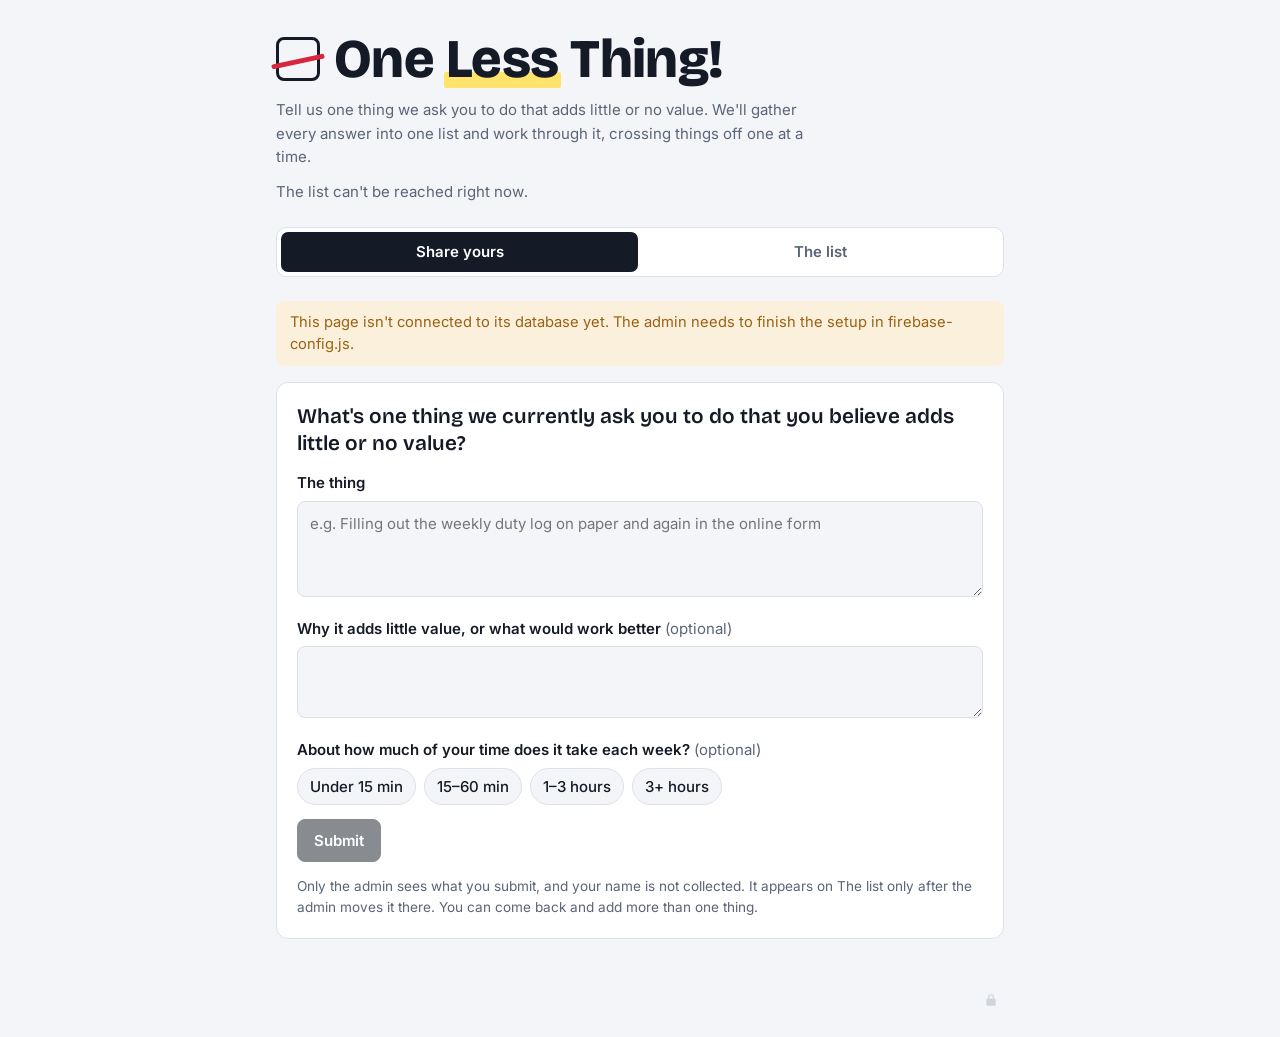
==== one-less-thing/index.html @ 3ce6977b "Add One Less Thing! page with hidden admin sign-in Firebase-backed: teachers submit anonymously, adm" ====
<!doctype html>
<html lang="en">
<head>
<meta charset="utf-8">
<meta name="viewport" content="width=device-width,initial-scale=1,viewport-fit=cover">
<title>One Less Thing!</title>
<meta name="description" content="Tell us one thing we ask you to do that adds little or no value.">
<link rel="preconnect" href="https://fonts.googleapis.com">
<link rel="preconnect" href="https://fonts.gstatic.com" crossorigin>
<link rel="stylesheet" href="https://fonts.googleapis.com/css2?family=Bricolage+Grotesque:opsz,wght@12..96,600;12..96,800&family=Inter:wght@400;500;600&display=swap">
<link rel="stylesheet" href="style.css">
</head>
<body>
<div class="wrap">
  <header>
    <div class="brand">
      <div class="box" aria-hidden="true"></div>
      <h1>One <span class="less">Less</span> Thing!</h1>
    </div>
    <p class="lede">Tell us one thing we ask you to do that adds little or no value. We'll gather every answer into one list and work through it, crossing things off one at a time.</p>
    <div class="tally" id="tally" aria-live="polite"></div>
  </header>

  <nav class="tabs" id="tabs" aria-label="Sections">
    <a href="#ask" data-tab="ask">Share yours</a>
    <a href="#list" data-tab="list">The list</a>
    <a href="#review" data-tab="review" hidden>Master list</a>
  </nav>

  <section class="panel" id="p-ask">
    <div id="ask-note" hidden></div>
    <form class="card" id="form" novalidate>
      <p class="q">What's one thing we currently ask you to do that you believe adds little or no value?</p>
      <div>
        <label for="f-text">The thing</label>
        <textarea id="f-text" maxlength="600" placeholder="e.g. Filling out the weekly duty log on paper and again in the online form" required></textarea>
      </div>
      <div>
        <label for="f-why">Why it adds little value, or what would work better <span class="opt">(optional)</span></label>
        <textarea id="f-why" maxlength="1200" style="min-height:72px"></textarea>
      </div>
      <div>
        <label id="time-l">About how much of your time does it take each week? <span class="opt">(optional)</span></label>
        <div class="chips" role="radiogroup" aria-labelledby="time-l">
          <label><input type="radio" name="time" value="lt15"><span>Under 15 min</span></label>
          <label><input type="radio" name="time" value="15to60"><span>15–60 min</span></label>
          <label><input type="radio" name="time" value="1to3"><span>1–3 hours</span></label>
          <label><input type="radio" name="time" value="3plus"><span>3+ hours</span></label>
        </div>
      </div>
      <div class="row">
        <button class="primary" type="submit" id="f-submit">Submit</button>
        <span id="f-status" class="muted" role="status"></span>
      </div>
      <p class="privacy">Only the admin sees what you submit, and your name is not collected. It appears on The list only after the admin moves it there. You can come back and add more than one thing.</p>
    </form>
    <div class="card" id="mine-card" hidden>
      <h2>What you've shared</h2>
      <p class="privacy">Saved in this browser. You'll see these again when you come back on this device.</p>
      <ul class="mine" id="mine"></ul>
    </div>
  </section>

  <section class="panel" id="p-list" hidden></section>
  <section class="panel" id="p-review" hidden></section>

  <footer class="foot">
    <span id="admin-status"></span>
    <button type="button" id="lock" class="lock" aria-label="Admin sign-in">
      <svg viewBox="0 0 24 24" width="14" height="14" aria-hidden="true"><path fill="currentColor" d="M12 2a5 5 0 0 0-5 5v3H6a2 2 0 0 0-2 2v8a2 2 0 0 0 2 2h12a2 2 0 0 0 2-2v-8a2 2 0 0 0-2-2h-1V7a5 5 0 0 0-5-5Zm-3 8V7a3 3 0 1 1 6 0v3H9Z"/></svg>
    </button>
  </footer>
</div>
<script type="module" src="main.js"></script>
</body>
</html>
---- one-less-thing/style.css ----
:root{
  color-scheme:light;
  --bg:#F3F5F8; --surface:#FFFFFF; --ink:#141B26; --muted:#5A6577; --line:#DCE1E8;
  --accent:#2C4FD1; --accent-soft:#E6ECFD; --strike:#D7263D; --mark:#FFE36B;
  --good:#1D7F55; --good-soft:#E2F4EB; --warn:#9A6212; --warn-soft:#FBF0DC;
  --display:"Bricolage Grotesque", "Inter", system-ui, sans-serif;
  --body:"Inter", system-ui, -apple-system, "Segoe UI", sans-serif;
}
@media (prefers-color-scheme: dark){:root:not([data-theme="light"]){
  --bg:#0E131A; --surface:#171E28; --ink:#E7EBF1; --muted:#96A1B2; --line:#2A3442;
  --accent:#86A0FF; --accent-soft:#1E2945; --strike:#FF6B7D; --mark:#6B5A12;
  --good:#53C792; --good-soft:#15302A; --warn:#E3AE5A; --warn-soft:#33281A; color-scheme:dark}}
:root[data-theme="dark"]{
  --bg:#0E131A; --surface:#171E28; --ink:#E7EBF1; --muted:#96A1B2; --line:#2A3442;
  --accent:#86A0FF; --accent-soft:#1E2945; --strike:#FF6B7D; --mark:#6B5A12;
  --good:#53C792; --good-soft:#15302A; --warn:#E3AE5A; --warn-soft:#33281A; color-scheme:dark}

*{box-sizing:border-box}
[hidden]{display:none!important}
body{margin:0;background:var(--bg);color:var(--ink);font:15px/1.55 var(--body)}
.wrap{max-width:760px;margin:0 auto;padding-block:32px 24px;padding-left:max(16px,env(safe-area-inset-left,0px));padding-right:max(16px,env(safe-area-inset-right,0px));display:flex;flex-direction:column;gap:24px;min-height:100vh}
h1,h2,h3{font-family:var(--display);margin:0;text-wrap:balance;letter-spacing:-.01em}
h1{font-size:clamp(2.2rem,7vw,3.4rem);font-weight:800;line-height:1;position:relative;z-index:0}
h2{font-size:1.35rem;font-weight:600}
p{margin:0}
.muted{color:var(--muted)}
.eyebrow{font-size:.72rem;font-weight:600;letter-spacing:.09em;text-transform:uppercase;color:var(--muted)}

header{display:flex;flex-direction:column;gap:12px}
.brand{display:flex;align-items:center;gap:14px}
.box{flex:none;width:44px;height:44px;border:3px solid var(--ink);border-radius:8px;position:relative}
.box::after{content:"";position:absolute;left:-8px;right:-8px;top:50%;height:5px;background:var(--strike);border-radius:3px;transform:rotate(-12deg)}
h1 .less{position:relative;white-space:nowrap}
h1 .less::after{content:"";position:absolute;left:-2%;right:-2%;bottom:.08em;height:.28em;background:var(--mark);z-index:-1;border-radius:2px}
.lede{max-width:60ch;color:var(--muted)}

.tally{display:flex;flex-wrap:wrap;gap:8px 20px;font-variant-numeric:tabular-nums}
.tally div{display:flex;align-items:baseline;gap:6px}
.tally b{font-family:var(--display);font-size:1.5rem;font-weight:800}
.tally .gone b{color:var(--strike)}

nav.tabs{display:flex;gap:4px;padding:4px;background:var(--surface);border:1px solid var(--line);border-radius:10px;overflow-x:auto}
nav.tabs a{flex:1;text-align:center;padding:8px 12px;border-radius:7px;color:var(--muted);text-decoration:none;font-weight:600;white-space:nowrap}
nav.tabs a[aria-current="page"]{background:var(--ink);color:var(--surface)}
nav.tabs a:focus-visible{outline:2px solid var(--accent);outline-offset:2px}
.count{display:inline-block;min-width:1.4em;padding:0 6px;margin-left:4px;border-radius:99px;background:var(--strike);color:#fff;font-size:.75rem;line-height:1.5}

.panel{display:flex;flex-direction:column;gap:16px}
.card{background:var(--surface);border:1px solid var(--line);border-radius:12px;padding:20px;display:flex;flex-direction:column;gap:14px}
.q{font-family:var(--display);font-size:1.3rem;font-weight:600;line-height:1.3}
label{font-weight:600;display:block;margin-bottom:6px}
label .opt{font-weight:400;color:var(--muted)}
textarea,input[type=text],select{width:100%;font:inherit;color:var(--ink);background:var(--bg);border:1px solid var(--line);border-radius:8px;padding:10px 12px}
textarea{resize:vertical;min-height:96px}
textarea:focus,input:focus,select:focus{outline:2px solid var(--accent);outline-offset:0;border-color:transparent}
.chips{display:flex;flex-wrap:wrap;gap:8px}
.chips label{margin:0;font-weight:500}
.chips input{position:absolute;opacity:0;pointer-events:none}
.chips span{display:inline-block;padding:6px 12px;border:1px solid var(--line);border-radius:99px;cursor:pointer;background:var(--bg)}
.chips input:checked+span{background:var(--accent-soft);border-color:var(--accent);color:var(--accent)}
.chips input:focus-visible+span{outline:2px solid var(--accent);outline-offset:2px}
.row{display:flex;flex-wrap:wrap;gap:10px;align-items:center}
button{font:inherit;font-weight:600;border-radius:8px;padding:9px 16px;border:1px solid var(--line);background:var(--surface);color:var(--ink);cursor:pointer}
button:hover{border-color:var(--muted)}
button:focus-visible{outline:2px solid var(--accent);outline-offset:2px}
button.primary{background:var(--ink);color:var(--surface);border-color:var(--ink)}
button.knock{background:var(--strike);border-color:var(--strike);color:#fff}
button.small{padding:5px 10px;font-size:.85rem}
button.link{border:none;background:none;padding:4px 2px;color:var(--muted);text-decoration:underline}
button:disabled{opacity:.5;cursor:not-allowed}
.note{padding:10px 14px;border-radius:8px;background:var(--warn-soft);color:var(--warn);font-size:.92rem}
.note.ok{background:var(--good-soft);color:var(--good)}
.privacy{font-size:.85rem;color:var(--muted)}

.items{display:flex;flex-direction:column;gap:10px;list-style:none;margin:0;padding:0}
.item{background:var(--surface);border:1px solid var(--line);border-radius:12px;padding:16px 18px;display:grid;grid-template-columns:auto 1fr;gap:4px 14px}
.item .tick{grid-row:span 3;width:22px;height:22px;margin-top:2px;border:2px solid var(--muted);border-radius:5px;position:relative}
.item.working .tick{border-color:var(--warn)}
.item.done .tick{border-color:var(--strike);background:var(--strike)}
.item.done .tick::after{content:"";position:absolute;left:6px;top:2px;width:5px;height:10px;border:solid #fff;border-width:0 2.5px 2.5px 0;transform:rotate(45deg)}
.item .t{font-weight:600;font-size:1.05rem;min-width:0;overflow-wrap:anywhere}
.item.done .t{text-decoration:line-through;text-decoration-color:var(--strike);text-decoration-thickness:3px;color:var(--muted)}
.item.justdone .t{animation:strike .6s ease-out}
@keyframes strike{from{text-decoration-color:transparent}to{text-decoration-color:var(--strike)}}
.meta{display:flex;flex-wrap:wrap;gap:6px 10px;align-items:center;font-size:.85rem;color:var(--muted)}
.pill{display:inline-block;padding:1px 9px;border-radius:99px;font-size:.78rem;font-weight:600}
.pill.open{background:var(--accent-soft);color:var(--accent)}
.pill.working{background:var(--warn-soft);color:var(--warn)}
.pill.done{background:var(--good-soft);color:var(--good)}
.pill.you{background:var(--mark);color:var(--ink)}
.changed{font-size:.92rem}
.changed b{font-weight:600}
.quotes{display:flex;flex-direction:column;gap:8px;margin:6px 0 0;padding:0;list-style:none}
.quotes li{border-left:3px solid var(--line);padding-left:10px;font-size:.9rem}
.quotes .why{color:var(--muted)}
.next{border:2px solid var(--ink)}
.group-h{display:flex;justify-content:space-between;align-items:baseline;gap:8px;margin-top:6px}
.empty{padding:28px 20px;text-align:center;border:1.5px dashed var(--line);border-radius:12px;color:var(--muted)}
.empty b{display:block;color:var(--ink);font-family:var(--display);font-size:1.1rem;margin-bottom:4px}
.inline{display:flex;flex-direction:column;gap:8px;grid-column:2;margin-top:8px}
.item .acts{grid-column:2;margin-top:6px}
.resp{background:var(--surface);border:1px solid var(--line);border-radius:12px;padding:16px 18px;display:flex;flex-direction:column;gap:10px}
.resp .txt{font-weight:600;font-size:1.02rem;overflow-wrap:anywhere}
.resp .why{color:var(--muted);font-size:.92rem;overflow-wrap:anywhere}
.mine{display:flex;flex-direction:column;gap:8px;list-style:none;margin:0;padding:0}
.mine li{display:flex;justify-content:space-between;gap:12px;align-items:flex-start;padding:10px 0;border-top:1px solid var(--line)}
.mine li:first-child{border-top:none}
.mine .x{min-width:0;overflow-wrap:anywhere}
details summary{cursor:pointer;color:var(--muted);font-weight:600}

/* footer + hidden admin sign-in */
.foot{margin-top:auto;padding-top:24px;display:flex;justify-content:flex-end;align-items:center;gap:10px;font-size:.82rem;color:var(--muted)}
.lock{border:none;background:none;padding:6px;line-height:0;color:var(--muted);opacity:.22;border-radius:6px}
.lock:hover,.lock:focus-visible{opacity:.9}
.lock[aria-pressed="true"]{opacity:.7;color:var(--good)}

@media (prefers-reduced-motion:reduce){*{animation:none!important;transition:none!important}}
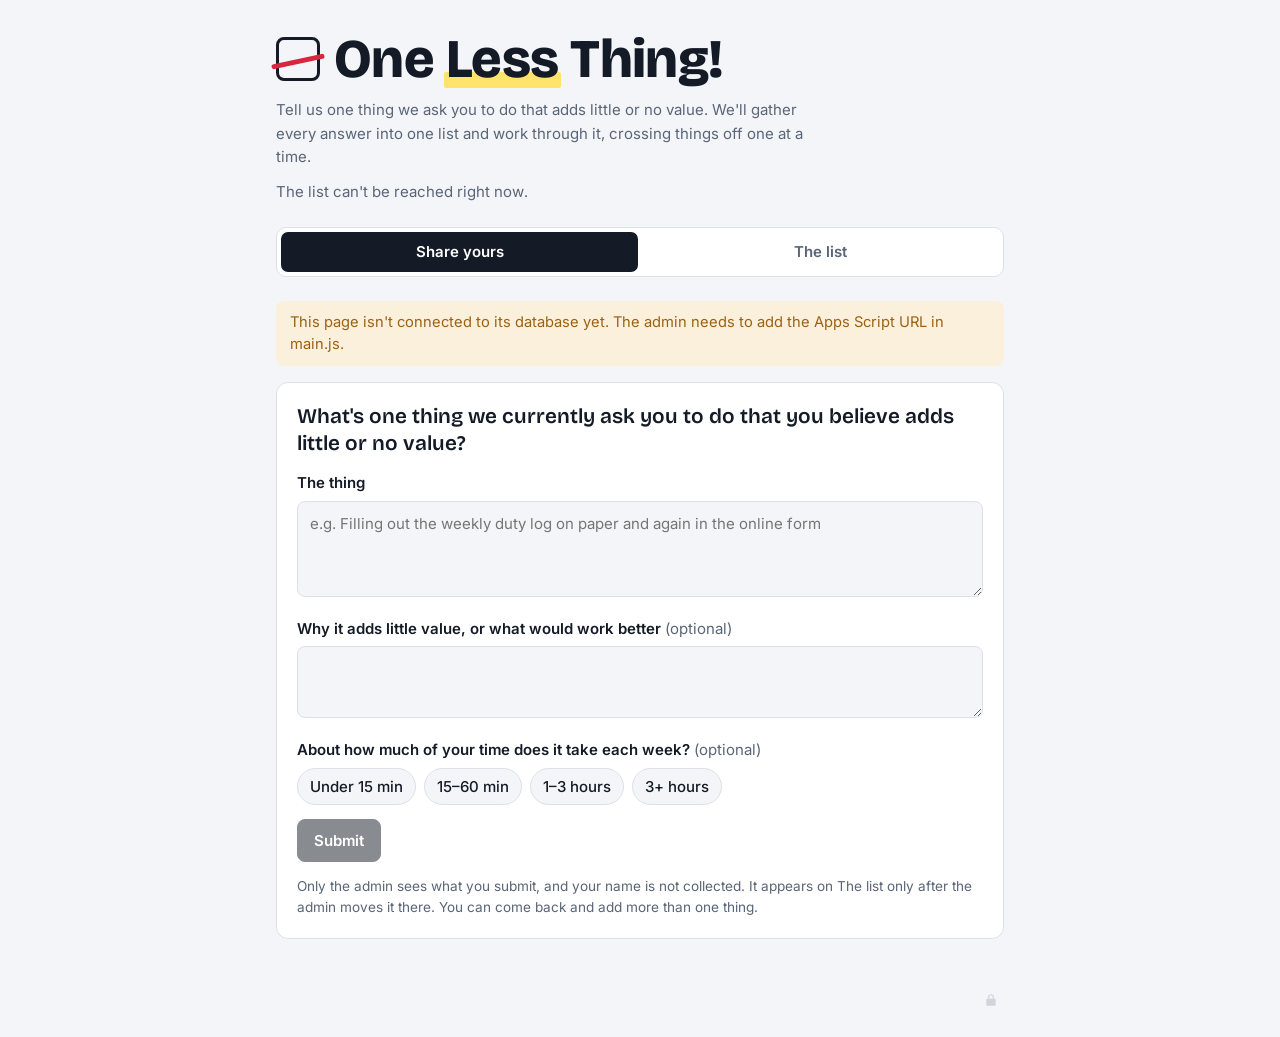
==== commit 1de58496: "One Less Thing!: switch from Firebase to a Google Sheet Data now lives in a private Google Sheet beh" ====
--- a/one-less-thing/index.html
+++ b/one-less-thing/index.html
@@ -71,6 +71,20 @@
     </button>
   </footer>
 </div>
+<dialog id="admin-dlg" aria-labelledby="admin-h">
+  <form id="admin-form" method="dialog" class="dlg">
+    <h2 id="admin-h">Admin sign-in</h2>
+    <div>
+      <label for="admin-pass">Passcode</label>
+      <input type="password" id="admin-pass" autocomplete="current-password" required>
+    </div>
+    <p id="admin-msg" class="privacy" role="status"></p>
+    <div class="row">
+      <button class="primary" type="submit" id="admin-go">Sign in</button>
+      <button type="button" id="admin-cancel">Cancel</button>
+    </div>
+  </form>
+</dialog>
 <script type="module" src="main.js"></script>
 </body>
 </html>
--- a/one-less-thing/style.css
+++ b/one-less-thing/style.css
@@ -114,4 +114,10 @@
 .lock:hover,.lock:focus-visible{opacity:.9}
 .lock[aria-pressed="true"]{opacity:.7;color:var(--good)}
 
+dialog{border:1px solid var(--line);border-radius:12px;background:var(--surface);color:var(--ink);padding:0;width:min(360px,calc(100vw - 32px))}
+dialog::backdrop{background:rgba(10,14,20,.45)}
+.dlg{display:flex;flex-direction:column;gap:14px;padding:20px}
+input[type=password]{width:100%;font:inherit;color:var(--ink);background:var(--bg);border:1px solid var(--line);border-radius:8px;padding:10px 12px}
+#admin-msg:not(:empty){color:var(--strike)}
+
 @media (prefers-reduced-motion:reduce){*{animation:none!important;transition:none!important}}
